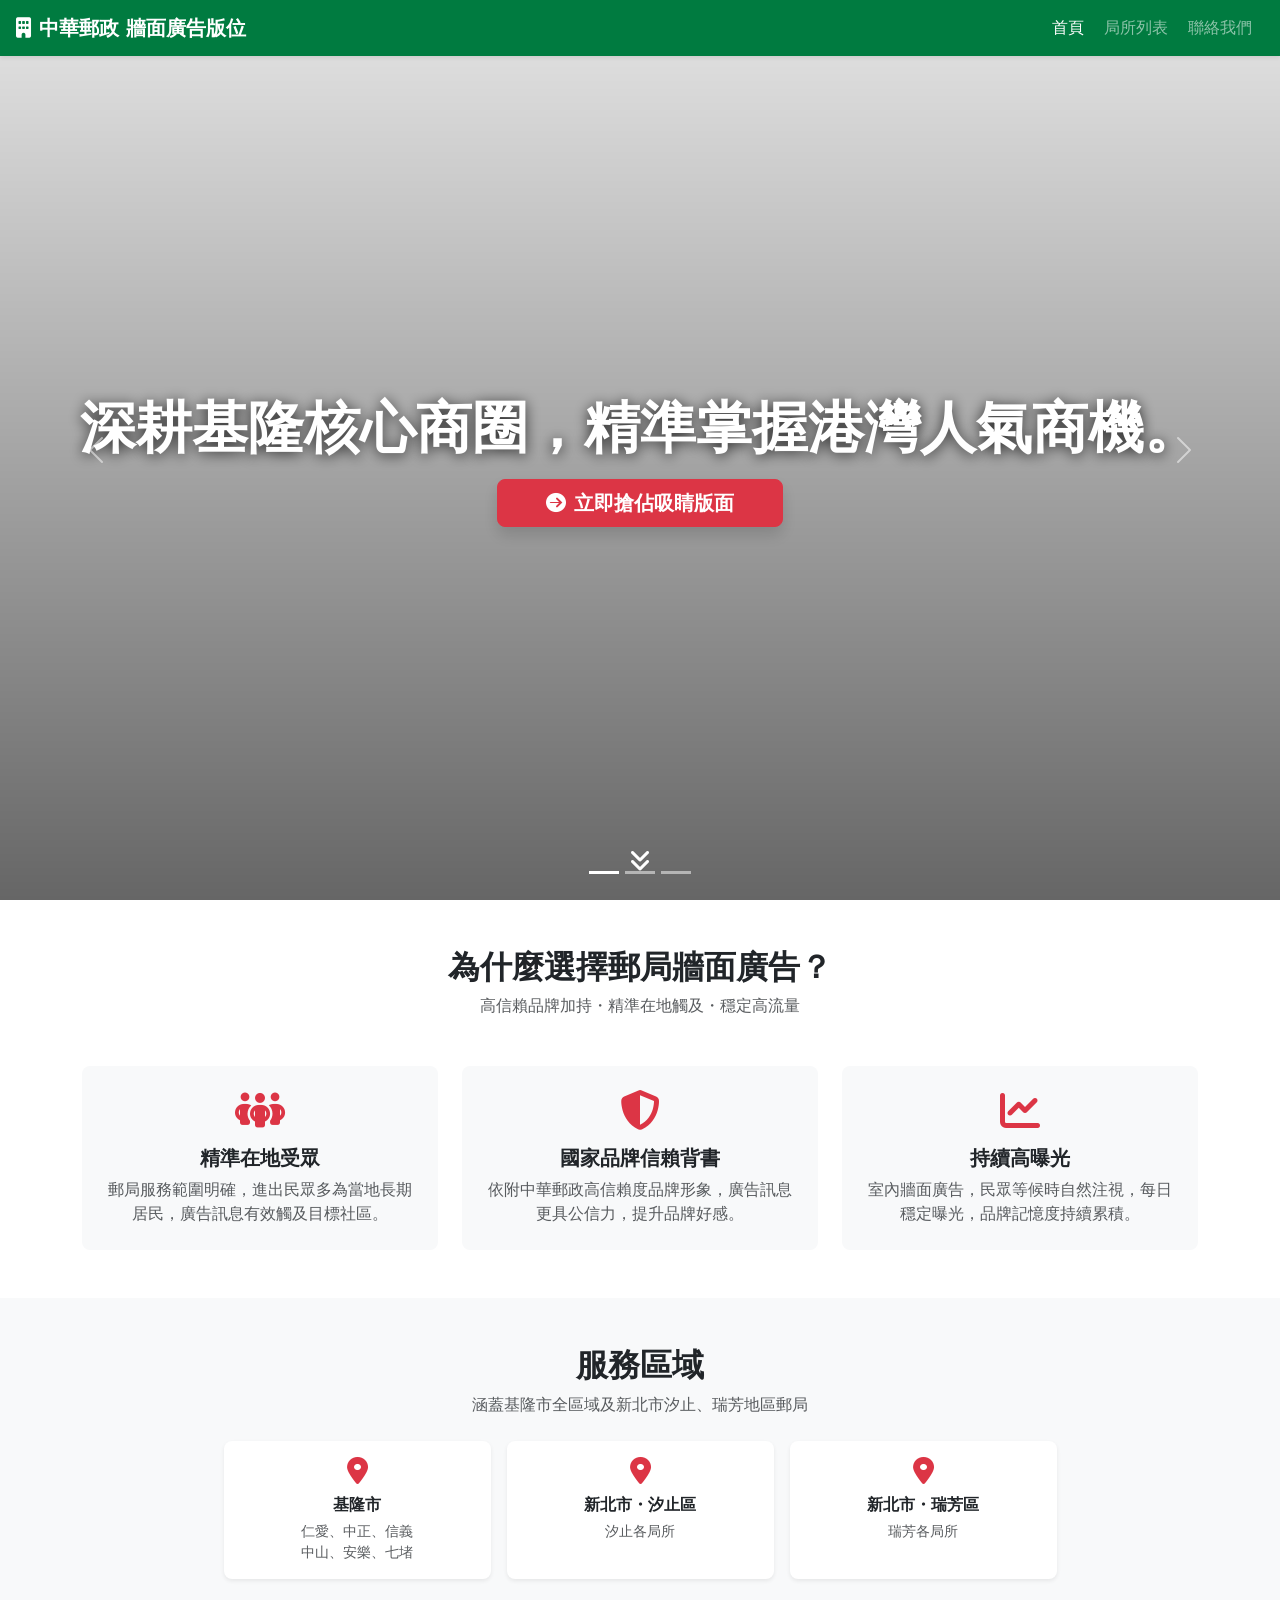
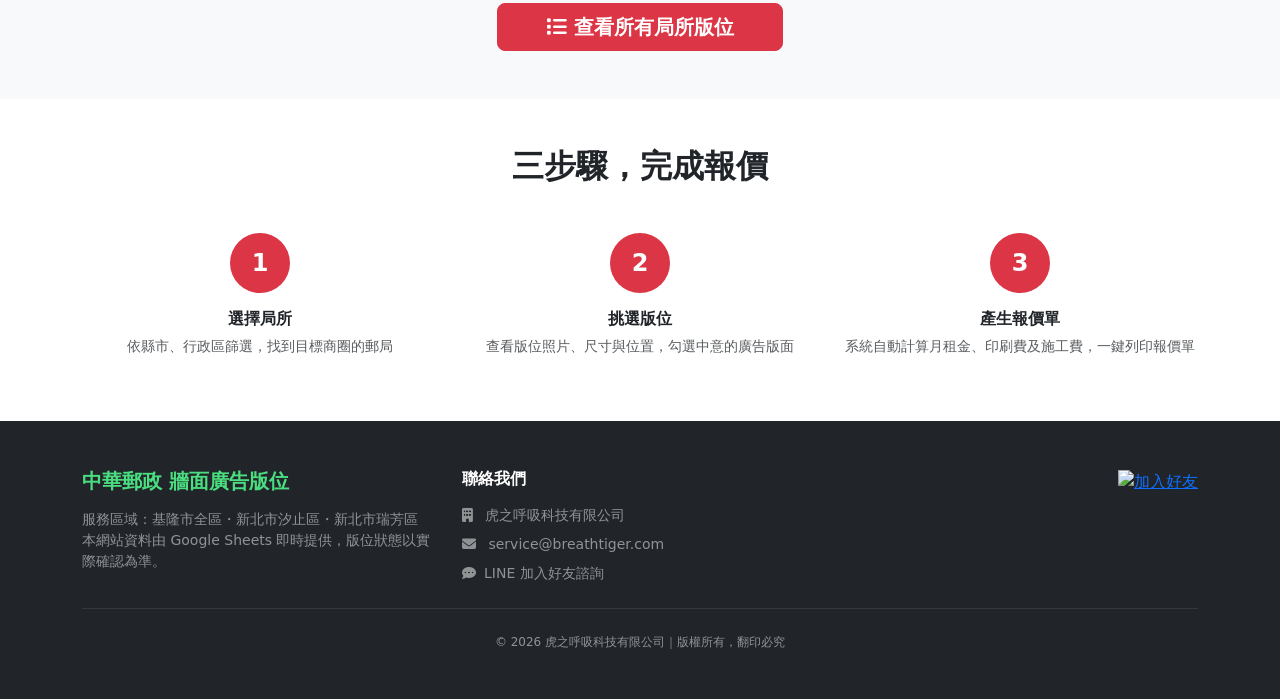
==== index.html @ b4886eed "feat: 跨局所購物車、導覽列版位 badge、詢價 Modal 升級 - 新增 sessionStorage 全域購物車（pw_inquiry_cart），版位選擇跨局所持久化 - 進入 spac" ====
<!DOCTYPE html>
<html lang="zh-TW">
<head>
  <meta charset="UTF-8">
  <meta name="viewport" content="width=device-width, initial-scale=1">

  <!-- ── 基本 SEO ── -->
  <title>郵局牆面廣告版位｜基隆、汐止、瑞芳｜中華郵政廣告刊登</title>
  <meta name="description"
    content="中華郵政基隆、新北汐止、瑞芳地區郵局牆面廣告版位出租。精準觸及在地消費者，高曝光、高信賴度廣告媒體。線上選位、即時報價，讓品牌訊息直達每一位到郵局的民眾。">
  <meta name="keywords"
    content="郵局廣告,牆面廣告,基隆廣告版位,汐止廣告,瑞芳廣告,中華郵政廣告,室內廣告,在地廣告,廣告刊登,版位出租">
  <meta name="robots" content="index, follow">
  <link rel="canonical" href="https://postwallad.com/">

  <!-- ── Open Graph（Facebook / LINE 分享）── -->
  <meta property="og:type"        content="website">
  <meta property="og:url"         content="https://postwallad.com/">
  <meta property="og:title"       content="郵局牆面廣告版位｜基隆・汐止・瑞芳">
  <meta property="og:description" content="精準觸及在地消費者的高信賴廣告媒體。中華郵政郵局室內牆面廣告版位線上選位與報價。">
  <meta property="og:image"       content="https://postwallad.com/og-cover.jpg">
  <meta property="og:locale"      content="zh_TW">
  <meta property="og:site_name"   content="郵局牆面廣告版位">

  <!-- ── Twitter Card ── -->
  <meta name="twitter:card"        content="summary_large_image">
  <meta name="twitter:title"       content="郵局牆面廣告版位｜基隆・汐止・瑞芳">
  <meta name="twitter:description" content="中華郵政郵局室內牆面廣告版位線上選位與即時報價。">
  <meta name="twitter:image"       content="https://postwallad.com/og-cover.jpg">

  <!-- ── JSON-LD 結構化資料（AISEO / GEO 核心）── -->
  <script type="application/ld+json">
  {
    "@context": "https://schema.org",
    "@graph": [
      {
        "@type": "Organization",
        "@id": "https://postwallad.com/#org",
        "name": "中華郵政牆面廣告版位",
        "url": "https://postwallad.com/",
        "logo": "https://postwallad.com/og-cover.jpg",
        "description": "提供基隆市及新北市汐止區、瑞芳區等中華郵政局所室內牆面廣告版位出租，協助品牌精準觸及在地消費者。",
        "areaServed": [
          { "@type": "City", "name": "基隆市" },
          { "@type": "AdministrativeArea", "name": "新北市汐止區" },
          { "@type": "AdministrativeArea", "name": "新北市瑞芳區" }
        ],
        "contactPoint": {
          "@type": "ContactPoint",
          "contactType": "sales",
          "areaServed": "TW",
          "availableLanguage": "zh-TW"
        }
      },
      {
        "@type": "Service",
        "@id": "https://postwallad.com/#service",
        "provider": { "@id": "https://postwallad.com/#org" },
        "name": "郵局室內牆面廣告版位出租",
        "description": "在中華郵政局所室內牆面刊登廣告，鎖定每日進出郵局的在地民眾，提供高曝光、高信賴的廣告媒體服務。",
        "serviceType": "廣告版位出租",
        "areaServed": ["基隆市", "新北市汐止區", "新北市瑞芳區"]
      },
      {
        "@type": "WebPage",
        "@id": "https://postwallad.com/#webpage",
        "url": "https://postwallad.com/",
        "name": "郵局牆面廣告版位｜首頁",
        "isPartOf": { "@id": "https://postwallad.com/#org" },
        "description": "中華郵政基隆、汐止、瑞芳地區郵局牆面廣告版位首頁，提供線上選位與即時報價。",
        "inLanguage": "zh-TW"
      },
      {
        "@type": "FAQPage",
        "mainEntity": [
          {
            "@type": "Question",
            "name": "郵局牆面廣告適合哪些產業刊登？",
            "acceptedAnswer": {
              "@type": "Answer",
              "text": "適合金融、保險、房仲、零售、餐飲、醫療診所、社區服務等需要觸及在地消費者的產業。每日進出郵局的民眾多為當地居民，廣告效益精準。"
            }
          },
          {
            "@type": "Question",
            "name": "如何取得郵局廣告版位報價？",
            "acceptedAnswer": {
              "@type": "Answer",
              "text": "進入局所列表頁，選擇目標郵局，點入版位頁面後勾選版位，系統將自動產生含月租金、印刷費及施工費的完整報價單。"
            }
          },
          {
            "@type": "Question",
            "name": "刊登費用如何計算？",
            "acceptedAnswer": {
              "@type": "Answer",
              "text": "費用由版位月租金 × 刊登月數，加計一次性的印刷輸出費及施工安裝費組成。各版位價格依尺寸與位置不同，請至報價頁面查詢。"
            }
          }
        ]
      }
    ]
  }
  </script>

  <!-- Google Tag Manager -->
  <script>(function(w,d,s,l,i){w[l]=w[l]||[];w[l].push({'gtm.start':
  new Date().getTime(),event:'gtm.js'});var f=d.getElementsByTagName(s)[0],
  j=d.createElement(s),dl=l!='dataLayer'?'&l='+l:'';j.async=true;j.src=
  'https://www.googletagmanager.com/gtm.js?id='+i+dl;f.parentNode.insertBefore(j,f);
  })(window,document,'script','dataLayer','GTM-KD93GGT9');</script>
  <!-- End Google Tag Manager -->

  <!-- ── 樣式 ── -->
  <link href="https://cdn.jsdelivr.net/npm/bootstrap@5.3.3/dist/css/bootstrap.min.css" rel="stylesheet">
  <link rel="stylesheet" href="https://cdnjs.cloudflare.com/ajax/libs/font-awesome/6.7.2/css/all.min.css">
  <link href="style.css" rel="stylesheet">
</head>

<body>
  <!-- Google Tag Manager (noscript) -->
  <noscript><iframe src="https://www.googletagmanager.com/ns.html?id=GTM-KD93GGT9"
  height="0" width="0" style="display:none;visibility:hidden"></iframe></noscript>
  <!-- End Google Tag Manager (noscript) -->

  <!-- ════════════════════════════════
       導覽列
       ════════════════════════════════ -->
  <nav class="navbar navbar-expand-lg navbar-dark fixed-top shadow-sm" id="mainNav"
       style="background-color:#007B40" role="navigation" aria-label="主選單">
    <div class="container-fluid px-3">
      <a class="navbar-brand fw-bold d-flex align-items-center gap-2" href="index.html">
        <i class="fa-solid fa-building" aria-hidden="true"></i>
        <span>中華郵政 牆面廣告版位</span>
      </a>
      <button class="navbar-toggler border-0" type="button"
        data-bs-toggle="collapse" data-bs-target="#navMenu"
        aria-controls="navMenu" aria-expanded="false" aria-label="展開選單">
        <span class="navbar-toggler-icon"></span>
      </button>
      <div class="collapse navbar-collapse" id="navMenu">
        <ul class="navbar-nav ms-auto gap-lg-1">
          <li class="nav-item">
            <a class="nav-link active" href="index.html">首頁</a>
          </li>
          <li class="nav-item">
            <a class="nav-link" href="locations.html">局所列表</a>
          </li>
          <li class="nav-item">
            <a class="nav-link" href="locations.html#contact">聯絡我們</a>
          </li>
          <li class="nav-item">
            <a class="nav-link d-none fw-semibold" href="quotation.html" id="navCartLink">
              選擇版位報價
              <span class="badge rounded-pill ms-1" id="navCartBadge"
                    style="background:#dc3545;color:#ffd700">0</span>
            </a>
          </li>
        </ul>
      </div>
    </div>
  </nav>

  <!-- ════════════════════════════════
       輪播圖（Hero Carousel）
       ════════════════════════════════ -->
  <section aria-label="廣告版位宣傳輪播" id="heroSection">

    <!-- 載入中佔位 -->
    <div id="carouselLoading" class="carousel-loading d-flex align-items-center justify-content-center bg-dark"
         style="height:100svh">
      <div class="text-center text-white-50">
        <div class="spinner-border mb-3" role="status">
          <span class="visually-hidden">載入中</span>
        </div>
        <p class="small mb-0">載入輪播圖中…</p>
      </div>
    </div>

    <!-- 輪播本體（由 JS 動態建立）-->
    <div id="heroCarousel" class="carousel slide carousel-fade d-none"
         style="height:100svh">
      <div class="carousel-indicators" id="carouselIndicators"></div>
      <div class="carousel-inner h-100" id="carouselInner"></div>

      <!-- 控制箭頭 -->
      <button class="carousel-control-prev" type="button" data-bs-target="#heroCarousel" data-bs-slide="prev">
        <span class="carousel-control-prev-icon" aria-hidden="true"></span>
        <span class="visually-hidden">上一張</span>
      </button>
      <button class="carousel-control-next" type="button" data-bs-target="#heroCarousel" data-bs-slide="next">
        <span class="carousel-control-next-icon" aria-hidden="true"></span>
        <span class="visually-hidden">下一張</span>
      </button>
    </div>

    <!-- 向下捲動提示 -->
    <div class="scroll-hint position-absolute bottom-0 start-50 translate-middle-x pb-4 text-white" aria-hidden="true">
      <i class="fa-solid fa-angles-down fs-4 scroll-bounce"></i>
    </div>

  </section>

  <!-- ════════════════════════════════
       特色介紹區（SEO 內容區）
       ════════════════════════════════ -->
  <section class="py-5 bg-white" aria-labelledby="featuresHeading">
    <div class="container">
      <div class="text-center mb-5">
        <h2 id="featuresHeading" class="fw-bold">為什麼選擇郵局牆面廣告？</h2>
        <p class="text-muted">高信賴品牌加持・精準在地觸及・穩定高流量</p>
      </div>
      <div class="row g-4 text-center">
        <div class="col-md-4">
          <div class="p-4 rounded-3 bg-light h-100">
            <i class="fa-solid fa-people-group text-danger fs-1 mb-3 d-block" aria-hidden="true"></i>
            <h3 class="h5 fw-bold">精準在地受眾</h3>
            <p class="text-muted mb-0">郵局服務範圍明確，進出民眾多為當地長期居民，廣告訊息有效觸及目標社區。</p>
          </div>
        </div>
        <div class="col-md-4">
          <div class="p-4 rounded-3 bg-light h-100">
            <i class="fa-solid fa-shield-halved text-danger fs-1 mb-3 d-block" aria-hidden="true"></i>
            <h3 class="h5 fw-bold">國家品牌信賴背書</h3>
            <p class="text-muted mb-0">依附中華郵政高信賴度品牌形象，廣告訊息更具公信力，提升品牌好感。</p>
          </div>
        </div>
        <div class="col-md-4">
          <div class="p-4 rounded-3 bg-light h-100">
            <i class="fa-solid fa-chart-line text-danger fs-1 mb-3 d-block" aria-hidden="true"></i>
            <h3 class="h5 fw-bold">持續高曝光</h3>
            <p class="text-muted mb-0">室內牆面廣告，民眾等候時自然注視，每日穩定曝光，品牌記憶度持續累積。</p>
          </div>
        </div>
      </div>
    </div>
  </section>

  <!-- ════════════════════════════════
       服務區域
       ════════════════════════════════ -->
  <section class="py-5 bg-light" aria-labelledby="areaHeading">
    <div class="container">
      <div class="text-center mb-4">
        <h2 id="areaHeading" class="fw-bold">服務區域</h2>
        <p class="text-muted">涵蓋基隆市全區域及新北市汐止、瑞芳地區郵局</p>
      </div>
      <div class="row g-3 justify-content-center">
        <div class="col-6 col-md-3">
          <div class="text-center p-3 bg-white rounded-3 shadow-sm h-100">
            <i class="fa-solid fa-location-dot text-danger fs-3 mb-2 d-block" aria-hidden="true"></i>
            <strong>基隆市</strong>
            <p class="text-muted small mb-0 mt-1">仁愛、中正、信義<br>中山、安樂、七堵</p>
          </div>
        </div>
        <div class="col-6 col-md-3">
          <div class="text-center p-3 bg-white rounded-3 shadow-sm h-100">
            <i class="fa-solid fa-location-dot text-danger fs-3 mb-2 d-block" aria-hidden="true"></i>
            <strong>新北市・汐止區</strong>
            <p class="text-muted small mb-0 mt-1">汐止各局所</p>
          </div>
        </div>
        <div class="col-6 col-md-3">
          <div class="text-center p-3 bg-white rounded-3 shadow-sm h-100">
            <i class="fa-solid fa-location-dot text-danger fs-3 mb-2 d-block" aria-hidden="true"></i>
            <strong>新北市・瑞芳區</strong>
            <p class="text-muted small mb-0 mt-1">瑞芳各局所</p>
          </div>
        </div>
      </div>
      <div class="text-center mt-4">
        <a href="locations.html" class="btn btn-danger btn-lg px-5 fw-bold">
          <i class="fa-solid fa-list me-2" aria-hidden="true"></i>查看所有局所版位
        </a>
      </div>
    </div>
  </section>

  <!-- ════════════════════════════════
       步驟說明
       ════════════════════════════════ -->
  <section class="py-5 bg-white" aria-labelledby="stepsHeading">
    <div class="container">
      <div class="text-center mb-5">
        <h2 id="stepsHeading" class="fw-bold">三步驟，完成報價</h2>
      </div>
      <div class="row g-4 text-center">
        <div class="col-md-4">
          <div class="step-circle bg-danger text-white rounded-circle mx-auto mb-3 d-flex align-items-center justify-content-center fw-bold fs-4"
               style="width:60px;height:60px" aria-hidden="true">1</div>
          <h3 class="h6 fw-bold">選擇局所</h3>
          <p class="text-muted small">依縣市、行政區篩選，找到目標商圈的郵局</p>
        </div>
        <div class="col-md-4">
          <div class="step-circle bg-danger text-white rounded-circle mx-auto mb-3 d-flex align-items-center justify-content-center fw-bold fs-4"
               style="width:60px;height:60px" aria-hidden="true">2</div>
          <h3 class="h6 fw-bold">挑選版位</h3>
          <p class="text-muted small">查看版位照片、尺寸與位置，勾選中意的廣告版面</p>
        </div>
        <div class="col-md-4">
          <div class="step-circle bg-danger text-white rounded-circle mx-auto mb-3 d-flex align-items-center justify-content-center fw-bold fs-4"
               style="width:60px;height:60px" aria-hidden="true">3</div>
          <h3 class="h6 fw-bold">產生報價單</h3>
          <p class="text-muted small">系統自動計算月租金、印刷費及施工費，一鍵列印報價單</p>
        </div>
      </div>
    </div>
  </section>

  <!-- ════════════════════════════════
       頁尾
       ════════════════════════════════ -->
  <footer class="bg-dark text-white py-5" role="contentinfo">
    <div class="container">
      <div class="row g-4 align-items-start">

        <!-- 版位服務說明 -->
        <div class="col-md-4">
          <h5 class="fw-bold mb-3" style="color:#4ade80">中華郵政 牆面廣告版位</h5>
          <p class="text-white-50 small mb-0">
            服務區域：基隆市全區・新北市汐止區・新北市瑞芳區<br>
            本網站資料由 Google Sheets 即時提供，版位狀態以實際確認為準。
          </p>
        </div>

        <!-- 聯絡資訊 -->
        <div class="col-md-4">
          <h6 class="fw-bold mb-3 text-white">聯絡我們</h6>
          <ul class="list-unstyled text-white-50 small mb-0">
            <li class="mb-2">
              <i class="fa-solid fa-building me-2"></i>
              <a href="https://www.breathtiger.com" target="_blank" rel="noopener"
                 class="text-white-50 text-decoration-none">虎之呼吸科技有限公司</a>
            </li>
            <li class="mb-2">
              <i class="fa-solid fa-envelope me-2"></i>
              <a href="mailto:service@breathtiger.com"
                 class="text-white-50 text-decoration-none">service@breathtiger.com</a>
            </li>
            <li>
              <i class="fa-solid fa-comment-dots me-2"></i>LINE 加入好友諮詢
            </li>
          </ul>
        </div>

        <!-- LINE 按鈕 -->
        <div class="col-md-4 d-flex flex-column align-items-md-end align-items-start gap-3">
          <a href="https://lin.ee/Rtr3Tlq4" target="_blank" rel="noopener">
            <img src="https://scdn.line-apps.com/n/line_add_friends/btn/zh-Hant.png"
                 alt="加入好友" height="36" border="0">
          </a>
        </div>

      </div>

      <hr class="border-secondary my-4">
      <p class="text-white-50 text-center mb-0" style="font-size:12px">
        &copy; <span id="footerYear"></span> 虎之呼吸科技有限公司｜版權所有，翻印必究
      </p>
    </div>
  </footer>
  <script>document.getElementById('footerYear').textContent = new Date().getFullYear();</script>

  <!-- ════════════════════════════════
       Scripts
       ════════════════════════════════ -->
  <script src="https://cdn.jsdelivr.net/npm/bootstrap@5.3.3/dist/js/bootstrap.bundle.min.js"></script>
  <script src="site.js"></script>

</body>
</html>
---- style.css ----
/* ======================================
   郵局牆面廣告版位 — 樣式表
   Bootstrap 5 基礎，僅補充 BS 未涵蓋部分
   ====================================== */

/* ── 導覽列高度補償 ── */
body { padding-top: 56px; }
#heroSection { margin-top: -56px; padding-top: 0; }

/* ── 輪播圖（Bootstrap 5 img + carousel-caption 結構）── */

/* 圖片滿版、固定高度、裁切 */
.carousel-hero-img {
  height: 100svh;
  object-fit: cover;
  object-position: center;
}

/* caption 覆蓋整張投影片，加深色漸層 */
.carousel-hero-caption {
  top: 0;
  bottom: 0;
  left: 0;
  right: 0;
  background: linear-gradient(to bottom, rgba(0,0,0,.1) 0%, rgba(0,0,0,.6) 100%);
  padding-bottom: 0;   /* 覆寫 Bootstrap 預設 padding */
}

/* 標題文字陰影 */
.carousel-hero-title {
  text-shadow: 0 2px 14px rgba(0,0,0,.75);
}

/* 向下箭頭動畫 */
.scroll-hint {
  z-index: 20;
  pointer-events: none;
}
@keyframes bounce {
  0%, 100% { transform: translateX(-50%) translateY(0); }
  50%       { transform: translateX(-50%) translateY(8px); }
}
.scroll-bounce {
  animation: bounce 1.6s ease-in-out infinite;
}

/* ---------- 圖片容器 ---------- */
.img-wrapper {
  width: 100%;
  height: 140px;
  overflow: hidden;
  background: #f0f0f0;
  display: flex;
  align-items: center;
  justify-content: center;
  position: relative;
}
.img-wrapper img {
  width: 100%;
  height: 100%;
  object-fit: cover;
  display: block;
}
.img-placeholder {
  width: 100%;
  height: 100%;
  display: flex;
  align-items: center;
  justify-content: center;
  color: #ccc;
  font-size: 2.2rem;
  background: #f8f9fa;
}

/* ---------- 局所卡片 ---------- */
.location-card {
  cursor: pointer;
  transition: transform 0.15s ease, box-shadow 0.15s ease;
}
.location-card:hover {
  transform: translateY(-4px);
  box-shadow: 0 8px 24px rgba(0, 0, 0, 0.13) !important;
}

/* ---------- 版位卡片 ---------- */
.space-card-selected {
  border-color: #198754 !important;
  border-width: 2px !important;
}
.opacity-60 {
  opacity: 0.55;
}

/* ---------- 價格區塊 ---------- */
.price-row {
  display: flex;
  justify-content: space-between;
  align-items: center;
  font-size: 11px;
  line-height: 1.6;
}

/* ---------- 報價單 Modal ---------- */
.quote-info-table td {
  padding: 2px 6px;
  font-size: 13px;
}

/* ======================================
   列印樣式
   ====================================== */
@media print {
  /* 隱藏非列印區域 */
  body > *:not(#print-overlay) {
    display: none !important;
  }

  #printArea {
    display: block !important;
    position: static !important;
    width: 100% !important;
    padding: 16px !important;
  }

  .d-print-none {
    display: none !important;
  }

  /* 表格字體縮小 */
  #printArea table {
    font-size: 10px;
  }
  #printArea th,
  #printArea td {
    padding: 3px 5px !important;
  }

  /* 標題 */
  #printArea h4 {
    font-size: 16px;
  }

  /* 強制分頁避免表格斷行 */
  #printArea table {
    page-break-inside: auto;
  }
  #printArea tr {
    page-break-inside: avoid;
  }

  /* 隱藏 Modal 框架 */
  .modal-backdrop {
    display: none !important;
  }
  .modal {
    position: static !important;
    display: block !important;
    overflow: visible !important;
  }
  .modal-dialog {
    max-width: 100% !important;
    margin: 0 !important;
  }
  .modal-content {
    border: none !important;
    box-shadow: none !important;
  }
  .modal-header,
  .modal-footer {
    display: none !important;
  }
  .modal-body {
    padding: 0 !important;
  }
}

/* ── 導覽列購物車 badge 跳動動畫 ── */
@keyframes cartBounce {
  0%   { transform: scale(1)    translateY(0); }
  50%  { transform: scale(1.25) translateY(-4px); }
  100% { transform: scale(1)    translateY(0); }
}
#navCartBadge {
  display: inline-block;
  animation: cartBounce 0.65s ease-in-out infinite;
}
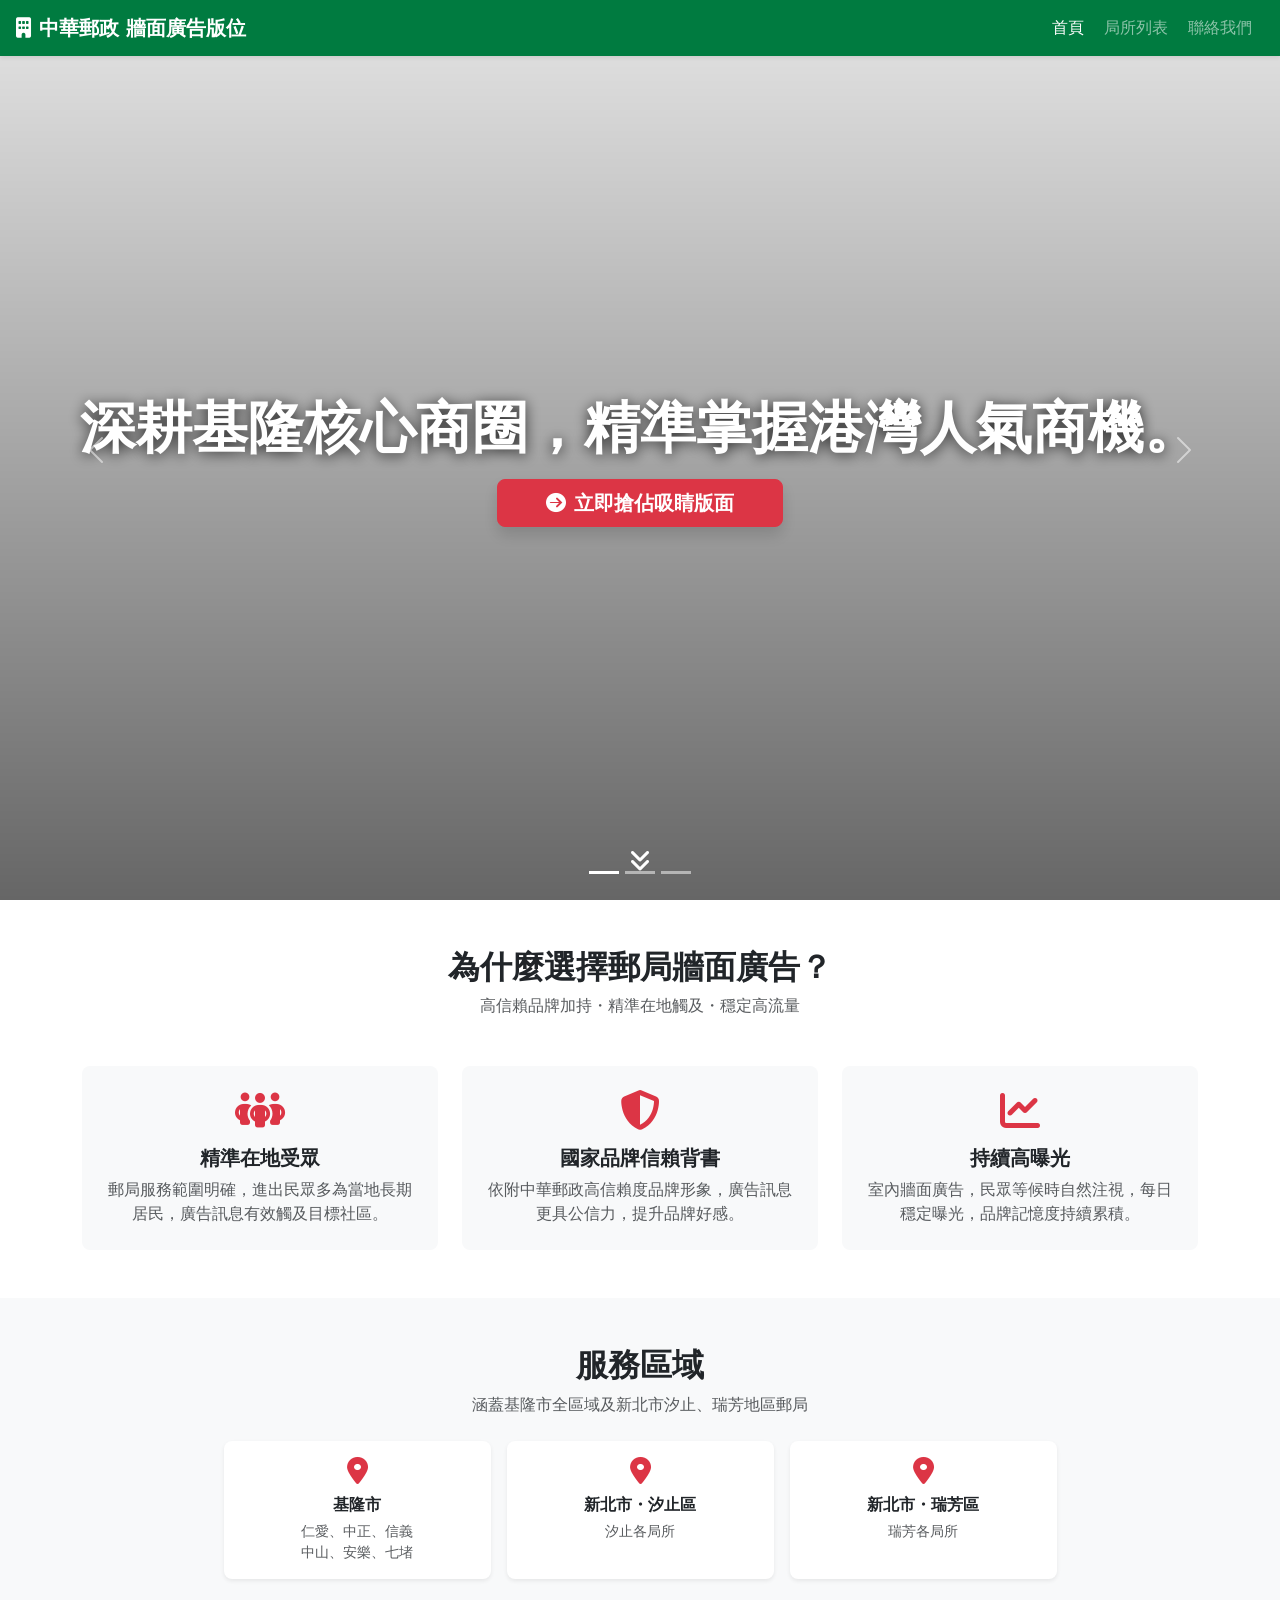
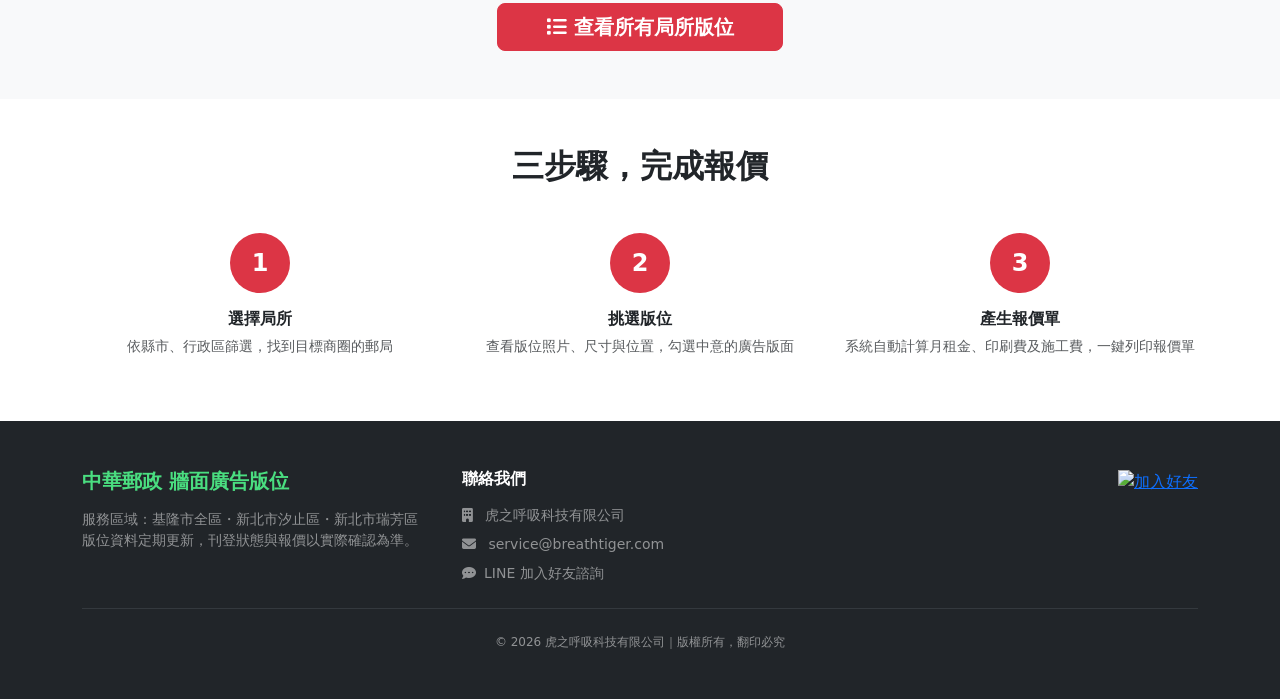
==== commit 46861fe8: "fix: serve public catalog from Pages with scheduled sync" ====
--- a/index.html
+++ b/index.html
@@ -166,14 +166,16 @@
        ════════════════════════════════ -->
   <section aria-label="廣告版位宣傳輪播" id="heroSection">
 
-    <!-- 載入中佔位 -->
-    <div id="carouselLoading" class="carousel-loading d-flex align-items-center justify-content-center bg-dark"
+    <!-- 靜態首屏：不等待 Apps Script 或雲端圖片，慢速網路下仍可立即瀏覽 -->
+    <div id="carouselLoading" class="hero-fallback d-flex align-items-center justify-content-center"
          style="height:100svh">
-      <div class="text-center text-white-50">
-        <div class="spinner-border mb-3" role="status">
-          <span class="visually-hidden">載入中</span>
-        </div>
-        <p class="small mb-0">載入輪播圖中…</p>
+      <div class="container text-center text-white px-4">
+        <p class="text-uppercase small fw-semibold mb-3 hero-eyebrow">基隆・汐止・瑞芳</p>
+        <h1 class="display-4 fw-bold lh-sm mb-3">郵局牆面廣告版位</h1>
+        <p class="lead mb-4">精準觸及在地消費者，線上選位、即時計算報價。</p>
+        <a href="locations.html" class="btn btn-danger btn-lg px-5 fw-bold shadow">
+          <i class="fa-solid fa-magnifying-glass me-2" aria-hidden="true"></i>瀏覽可刊登版位
+        </a>
       </div>
     </div>
 
@@ -319,7 +321,7 @@
           <h5 class="fw-bold mb-3" style="color:#4ade80">中華郵政 牆面廣告版位</h5>
           <p class="text-white-50 small mb-0">
             服務區域：基隆市全區・新北市汐止區・新北市瑞芳區<br>
-            本網站資料由 Google Sheets 即時提供，版位狀態以實際確認為準。
+            版位資料定期更新，刊登狀態與報價以實際確認為準。
           </p>
         </div>
 
@@ -365,7 +367,7 @@
        Scripts
        ════════════════════════════════ -->
   <script src="https://cdn.jsdelivr.net/npm/bootstrap@5.3.3/dist/js/bootstrap.bundle.min.js"></script>
-  <script src="site.js"></script>
+  <script src="site.js?v=20260923-catalog"></script>
 
 </body>
 </html>
--- a/style.css
+++ b/style.css
@@ -7,6 +7,14 @@
 body { padding-top: 56px; }
 #heroSection { margin-top: -56px; padding-top: 0; }
 
+/* 首頁不把可操作首屏綁定在 Apps Script 與雲端圖片的載入速度上。 */
+.hero-fallback {
+  background:
+    linear-gradient(135deg, rgba(0, 76, 48, .96), rgba(0, 43, 27, .88)),
+    #005a36;
+}
+.hero-fallback .hero-eyebrow { color: #b8e5c9; letter-spacing: .14em; }
+
 /* ── 輪播圖（Bootstrap 5 img + carousel-caption 結構）── */
 
 /* 圖片滿版、固定高度、裁切 */
@@ -15,6 +23,9 @@
   object-fit: cover;
   object-position: center;
 }
+
+/* 預留圖片顯示比例，降低延遲載入圖片時的版面位移。 */
+.card-img-top { aspect-ratio: 16 / 9; }
 
 /* caption 覆蓋整張投影片，加深色漸層 */
 .carousel-hero-caption {
